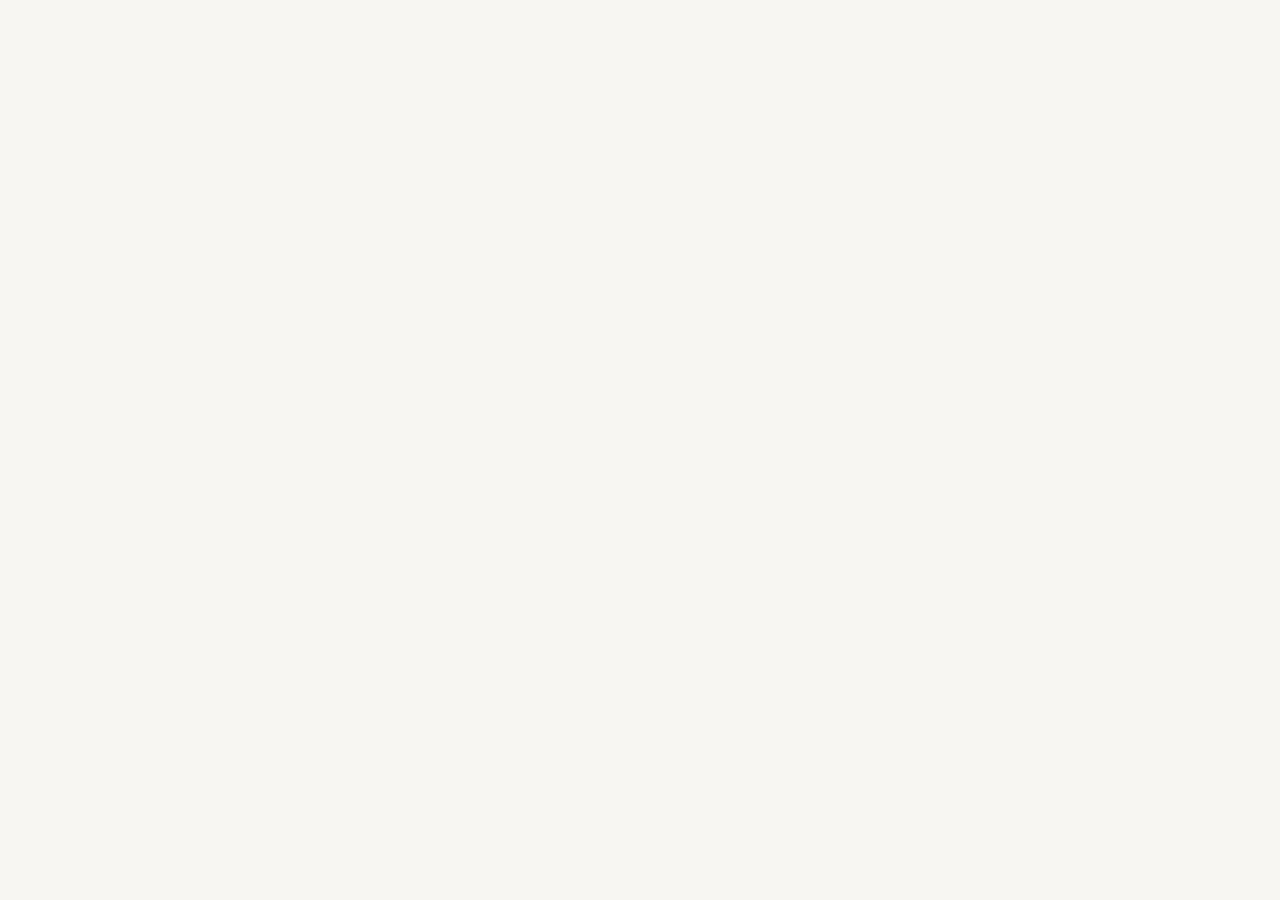
==== about.html @ 4d88d234 "Create about.html" ====
<!DOCTYPE html>
<html lang="en">
<head>
<meta charset="UTF-8">
<meta name="viewport" content="width=device-width, initial-scale=1.0">
<title>About | Maven Crown</title>
<link rel="preconnect" href="https://fonts.googleapis.com">
<link href="https://fonts.googleapis.com/css2?family=Fraunces:opsz,wght@9..144,500;9..144,600;9..144,700&family=Inter:wght@400;500;600;700&family=IBM+Plex+Mono:wght@500;600&display=swap" rel="stylesheet">
<style>
  :root{
    --ink:#0B3A24;
    --ink-2:#0F4A2E;
    --paper:#F7F6F2;
    --paper-dim:#EFEBE0;
    --green:#1F7043;
    --orange:#D97422;
    --orange-light:#F0A860;
    --text:#182420;
    --muted:#57625B;
    --line:#DED8C8;
    --radius:3px;
  }
  *{box-sizing:border-box;}
  html{scroll-behavior:smooth;-webkit-text-size-adjust:100%;text-size-adjust:100%;}
  html,body{max-width:100%;overflow-x:hidden;}
  body{margin:0;font-family:'Inter',sans-serif;color:var(--text);background:var(--paper);line-height:1.6;}
  h1,h2,h3,h4{font-family:'Fraunces',serif;font-weight:600;color:var(--ink);margin:0;line-height:1.1;letter-spacing:-.01em;}
  .eyebrow{position:relative;display:inline-flex;align-items:center;font-family:'IBM Plex Mono',monospace;font-size:.68rem;letter-spacing:.12em;text-transform:uppercase;color:#fff;font-weight:600;background:var(--orange);padding:6px 16px 6px 12px;clip-path:polygon(0 0,100% 0,92% 50%,100% 100%,0 100%);}
  .hero .eyebrow{background:var(--orange);color:var(--ink);}
  .section-head .eyebrow,.section-head.center .eyebrow{background:var(--ink);color:var(--orange-light);}
  .container{max-width:1180px;margin:0 auto;padding:0 clamp(16px,4vw,24px);}
  a{color:inherit;text-decoration:none;}
  img{max-width:100%;height:auto;display:block;}
  button{font-family:inherit;}
  :focus-visible{outline:2px solid var(--orange);outline-offset:3px;}
  .btn{display:inline-flex;align-items:center;justify-content:center;gap:8px;padding:13px 26px;border-radius:var(--radius);font-weight:600;font-size:.92rem;cursor:pointer;border:1px solid transparent;transition:transform .15s,background .2s,color .2s;min-height:44px;}
  .btn:hover{transform:translateY(-2px);}
  .btn-primary{background:var(--orange);color:#fff;}
  .btn-primary:hover{background:#c4650f;}
  .btn-ghost{border-color:rgba(247,246,242,.45);color:#fff;}
  .btn-ghost:hover{border-color:#fff;background:rgba(255,255,255,.08);}
  .btn-dark{background:var(--ink);color:#fff;}
  .btn-dark:hover{background:var(--green);}
  .section-head{max-width:640px;margin-bottom:clamp(24px,4vw,36px);}
  .section-head.center{max-width:640px;margin-left:auto;margin-right:auto;text-align:center;}
  .section-head h2{font-size:clamp(1.5rem,3.6vw,2rem);margin-top:10px;}
  @media (prefers-reduced-motion:reduce){
    html{scroll-behavior:auto;}
    *,*::before,*::after{animation-duration:.01ms!important;animation-iteration-count:1!important;transition-duration:.01ms!important;}
  }

  /* FLOATING WHATSAPP + BACK TO TOP */
  .float-whatsapp{position:fixed;right:20px;bottom:20px;width:56px;height:56px;border-radius:50%;background:#25D366;color:#fff;display:flex;align-items:center;justify-content:center;box-shadow:0 10px 24px rgba(0,0,0,.22);z-index:200;transition:transform .2s;}
  .float-whatsapp:hover{transform:scale(1.08);}
  .float-whatsapp svg{width:28px;height:28px;}
  .back-to-top{position:fixed;right:20px;bottom:86px;width:44px;height:44px;border-radius:50%;background:var(--ink);color:#fff;border:none;display:flex;align-items:center;justify-content:center;cursor:pointer;box-shadow:0 8px 18px rgba(0,0,0,.18);z-index:200;opacity:0;pointer-events:none;transform:translateY(8px);transition:opacity .2s,transform .2s,background .2s;}
  .back-to-top.is-visible{opacity:1;pointer-events:auto;transform:translateY(0);}
  .back-to-top:hover{background:var(--orange);}
  .back-to-top svg{width:20px;height:20px;}
  @media (max-width:560px){
    .float-whatsapp{width:50px;height:50px;right:14px;bottom:14px;}
    .float-whatsapp svg{width:24px;height:24px;}
    .back-to-top{width:40px;height:40px;right:16px;bottom:74px;}
  }

  /* NAV */
  .navbar{position:sticky;top:0;z-index:100;background:rgba(247,246,242,.92);backdrop-filter:blur(10px);border-bottom:1px solid var(--line);}
  .nav-inner{display:flex;align-items:center;justify-content:space-between;gap:12px;padding:10px clamp(16px,4vw,24px);max-width:1180px;margin:0 auto;}
  .brand{display:flex;align-items:center;gap:10px;min-width:0;}
  .brand img{height:40px;width:auto;flex-shrink:0;}
  .brand-text{display:flex;flex-direction:column;line-height:1.1;min-width:0;}
  .brand-text b{font-family:'Fraunces',serif;font-weight:700;font-size:1.05rem;color:var(--ink);white-space:nowrap;}
  .brand-text span{font-family:'IBM Plex Mono',monospace;font-size:.58rem;letter-spacing:.08em;color:var(--orange);text-transform:uppercase;white-space:nowrap;}
  .nav-links{display:flex;gap:clamp(14px,2vw,26px);list-style:none;margin:0;padding:0;}
  .nav-links a{font-size:.88rem;font-weight:500;color:var(--text);padding-bottom:4px;border-bottom:2px solid transparent;transition:border-color .2s;white-space:nowrap;}
  .nav-links a.active,.nav-links a:hover{border-color:var(--orange);}
  .nav-right{display:flex;align-items:center;gap:10px;flex-shrink:0;}
  .nav-cta{background:var(--ink);color:#fff!important;padding:10px 18px;border-radius:var(--radius);font-size:.85rem;font-weight:600;white-space:nowrap;min-height:40px;display:inline-flex;align-items:center;}
  .nav-cta:hover{background:var(--orange);}
  .nav-toggle{display:none;background:none;border:none;font-size:1.6rem;cursor:pointer;color:var(--ink);padding:6px;min-width:44px;min-height:44px;align-items:center;justify-content:center;}
  .mobile-menu{display:none;flex-direction:column;background:var(--paper);border-top:1px solid var(--line);padding:8px clamp(16px,4vw,24px) 18px;}
  .mobile-menu a{padding:13px 0;font-size:.98rem;font-weight:500;border-bottom:1px solid var(--line);}
  .mobile-menu .mobile-quote{color:var(--orange);font-weight:700;}
  .mobile-menu.is-open{display:flex;}

  /* HERO SLIDER */
  .hero{position:relative;background:var(--ink);color:#fff;overflow:hidden;}
  .hero::before{content:"";position:absolute;inset:0;z-index:1;background-image:linear-gradient(rgba(247,246,242,.06) 1px,transparent 1px),linear-gradient(90deg,rgba(247,246,242,.06) 1px,transparent 1px);background-size:44px 44px;mask-image:linear-gradient(180deg,transparent,rgba(0,0,0,.9) 40%,transparent 95%);pointer-events:none;}
  .hero-slides{position:relative;z-index:2;}
  .hero-slide{display:none;padding:clamp(56px,9vw,100px) 0 clamp(40px,7vw,84px);}
  .hero-slide.is-active{display:block;animation:fadeIn .6s ease;}
  @keyframes fadeIn{from{opacity:0;transform:translateY(10px);}to{opacity:1;transform:translateY(0);}}
  .hero-grid{display:grid;grid-template-columns:1.1fr .9fr;gap:clamp(24px,4vw,48px);align-items:center;}
  .hero h1{font-size:clamp(1.6rem,4.6vw,2.7rem);color:#fff;margin:14px 0 18px;letter-spacing:-.01em;}
  .hero p.lead{font-size:clamp(.95rem,2vw,1.06rem);color:#D7DCD3;max-width:520px;margin-bottom:28px;}
  .hero-actions{display:flex;gap:14px;flex-wrap:wrap;}
  .crest-panel{position:relative;justify-self:center;width:100%;max-width:280px;aspect-ratio:1/1;border:1px solid rgba(247,246,242,.25);border-radius:50%;display:flex;align-items:center;justify-content:center;background:radial-gradient(circle at 50% 40%,rgba(217,116,34,.14),transparent 70%);}
  .crest-panel::before{content:"";position:absolute;inset:20px;border:1px solid rgba(217,116,34,.35);border-radius:50%;}
  .crest-panel img{width:56%;height:auto;}
  .hero-controls{position:relative;z-index:3;display:flex;align-items:center;justify-content:center;gap:16px;padding-bottom:clamp(24px,4vw,38px);flex-wrap:wrap;}
  .hero-arrow{width:44px;height:44px;border-radius:50%;border:1px solid rgba(247,246,242,.35);background:transparent;color:#fff;cursor:pointer;display:flex;align-items:center;justify-content:center;transition:background .2s;flex-shrink:0;}
  .hero-arrow:hover{background:rgba(247,246,242,.12);}
  .hero-dots{display:flex;gap:6px;}
  .hero-dot{width:36px;height:36px;padding:0;border-radius:50%;background:transparent;border:none;cursor:pointer;display:flex;align-items:center;justify-content:center;}
  .hero-dot::after{content:"";width:8px;height:8px;border-radius:50%;background:rgba(247,246,242,.35);transition:width .2s,background .2s;}
  .hero-dot.is-active::after{background:var(--orange);width:22px;border-radius:5px;}
  .skyline-divider{display:block;width:100%;height:56px;position:relative;z-index:3;margin-top:-4px;}
  .skyline-divider polygon{fill:var(--paper-dim);}

  /* MARQUEE TICKER */
  .marquee{background:var(--orange);overflow:hidden;white-space:nowrap;border-bottom:1px solid var(--line);}
  .marquee-track{display:inline-flex;align-items:center;gap:14px;padding:12px 0;animation:marquee 26s linear infinite;}
  .marquee-track span{font-family:'IBM Plex Mono',monospace;font-size:.78rem;font-weight:600;letter-spacing:.05em;text-transform:uppercase;color:#fff;}
  .marquee-track span.dot{font-size:.5rem;color:var(--ink);opacity:.6;}
  .marquee:hover .marquee-track{animation-play-state:paused;}
  @keyframes marquee{from{transform:translateX(0);}to{transform:translateX(-50%);}}

  /* STATS STRIP */
  .stats{background:var(--paper-dim);border-bottom:1px solid var(--line);padding:26px 0;}
  .stats-grid{display:grid;grid-template-columns:repeat(4,1fr);gap:16px;text-align:center;}
  .stats-grid div b{display:block;font-family:'Fraunces',serif;font-size:clamp(1.25rem,3vw,1.6rem);color:var(--ink);}
  .stats-grid div span{font-size:.76rem;color:var(--muted);}

  /* AUDIENCE TABS */
  .audience{padding:clamp(48px,7vw,80px) 0 clamp(24px,4vw,40px);}
  .tabs{display:flex;flex-wrap:wrap;margin-bottom:28px;border-bottom:1px solid var(--line);overflow-x:auto;-webkit-overflow-scrolling:touch;}
  .tab-btn{font-family:'IBM Plex Mono',monospace;font-size:.78rem;letter-spacing:.04em;padding:10px 4px;margin-right:22px;background:none;border:none;cursor:pointer;color:#8a8474;border-bottom:2px solid transparent;transform:translateY(1px);white-space:nowrap;min-height:44px;}
  .tab-btn.is-active{color:var(--ink);border-color:var(--orange);font-weight:600;}
  .tab-panel{display:none;}
  .tab-panel.is-active{display:grid;grid-template-columns:1fr 1fr;gap:clamp(20px,4vw,40px);align-items:start;}
  .tab-panel p{font-size:1rem;color:var(--muted);max-width:480px;}
  .tab-services{list-style:none;margin:0;padding:0;display:flex;flex-direction:column;gap:12px;}
  .tab-services li{display:flex;gap:12px;font-size:.92rem;padding:14px 16px;background:#fff;border:1px solid var(--line);border-radius:var(--radius);}
  .tab-services li span{color:var(--orange);font-family:'IBM Plex Mono',monospace;font-weight:600;}

  /* SERVICES */
  .services{padding:clamp(48px,7vw,76px) 0;background:var(--paper-dim);border-top:1px solid var(--line);border-bottom:1px solid var(--line);}
  .service-grid{display:grid;grid-template-columns:repeat(3,1fr);gap:20px;margin-top:32px;}
  .service-card{background:var(--paper);border:1px solid var(--line);border-radius:var(--radius);padding:28px 22px;transition:border-color .2s,transform .2s,box-shadow .2s;}
  .service-card:hover{transform:translateY(-4px);border-color:var(--orange);box-shadow:0 14px 30px rgba(11,58,36,.08);}
  .service-card .icon{width:42px;height:42px;border-radius:50%;background:var(--ink);display:flex;align-items:center;justify-content:center;margin-bottom:16px;}
  .service-card .icon svg{width:20px;height:20px;stroke:var(--orange-light);}
  .service-card h4{font-size:1.02rem;margin-bottom:8px;}
  .service-card p{margin:0;font-size:.9rem;color:var(--muted);}

  /* PROCESS */
  .process{padding:clamp(48px,7vw,80px) 0;}
  .process-grid{display:grid;grid-template-columns:repeat(4,1fr);gap:20px;margin-top:36px;counter-reset:step;}
  .process-step{position:relative;padding:24px 18px 18px;border-left:2px solid var(--line);}
  .process-step b.num{font-family:'IBM Plex Mono',monospace;color:var(--orange);font-size:.85rem;display:block;margin-bottom:10px;}
  .process-step h4{font-size:.98rem;margin-bottom:6px;}
  .process-step p{margin:0;font-size:.86rem;color:var(--muted);}

  /* PORTFOLIO SLIDER */
  .portfolio{padding:clamp(48px,7vw,80px) 0;background:var(--paper-dim);border-top:1px solid var(--line);border-bottom:1px solid var(--line);}
  .portfolio-head{display:flex;justify-content:space-between;align-items:flex-end;gap:20px;flex-wrap:wrap;}
  .portfolio-nav{display:flex;gap:10px;}
  .pf-arrow{width:44px;height:44px;border-radius:50%;border:1px solid var(--line);background:var(--paper);color:var(--ink);cursor:pointer;display:flex;align-items:center;justify-content:center;transition:background .2s,border-color .2s;flex-shrink:0;}
  .pf-arrow:hover{background:var(--ink);color:#fff;border-color:var(--ink);}
  .portfolio-track-wrap{overflow:hidden;margin-top:28px;}
  .portfolio-track{display:flex;gap:20px;transition:transform .45s cubic-bezier(.65,0,.35,1);}
  .portfolio-item{position:relative;flex:0 0 calc((100% - 40px)/3);aspect-ratio:4/3;border-radius:var(--radius);overflow:hidden;background:var(--ink);}
  .portfolio-item img{width:100%;height:100%;object-fit:cover;opacity:.88;transition:opacity .2s,transform .3s;}
  .portfolio-item:hover img{opacity:1;transform:scale(1.05);}
  .portfolio-tag{position:absolute;left:12px;bottom:12px;font-family:'IBM Plex Mono',monospace;font-size:.7rem;letter-spacing:.05em;color:#fff;background:rgba(11,58,36,.78);padding:6px 10px;border-radius:var(--radius);}

  /* TESTIMONIALS */
  .testimonials{padding:clamp(48px,7vw,80px) 0;}
  .testi-grid{display:grid;grid-template-columns:repeat(3,1fr);gap:20px;margin-top:32px;}
  .testi-card{background:#fff;border:1px solid var(--line);border-radius:var(--radius);padding:26px 22px;}
  .testi-card p{font-size:.94rem;color:var(--text);margin:0 0 18px;}
  .testi-who{display:flex;align-items:center;gap:12px;}
  .testi-avatar{width:38px;height:38px;border-radius:50%;background:var(--ink);color:var(--orange-light);display:flex;align-items:center;justify-content:center;font-family:'Fraunces',serif;font-weight:700;font-size:.85rem;flex-shrink:0;}
  .testi-who b{display:block;font-size:.88rem;}
  .testi-who span{font-size:.78rem;color:var(--muted);}

  /* NEWSLETTER */
  .newsletter{background:var(--paper-dim);border-top:1px solid var(--line);border-bottom:1px solid var(--line);padding:clamp(40px,6vw,56px) 0;}
  .newsletter-inner{display:grid;grid-template-columns:1.2fr 1fr;gap:28px;align-items:center;}
  .newsletter h2{font-size:clamp(1.3rem,3vw,1.7rem);margin-top:10px;}
  .newsletter p{color:var(--muted);margin:8px 0 0;font-size:.95rem;}
  .newsletter-form{display:flex;gap:10px;flex-wrap:wrap;}
  .newsletter-form input{flex:1;min-width:200px;min-height:48px;padding:12px 16px;border:1px solid var(--line);border-radius:var(--radius);font-family:'Inter',sans-serif;font-size:.94rem;background:#fff;}
  .newsletter-form input:focus{outline:2px solid var(--orange);outline-offset:1px;border-color:var(--orange);}
  .newsletter-note{color:var(--muted);font-size:.78rem;margin:14px auto 0;text-align:center;}

  /* CTA */
  .cta{background:var(--ink);color:#fff;padding:clamp(48px,7vw,72px) 0;text-align:center;position:relative;overflow:hidden;}
  .cta h2{color:#fff;font-size:clamp(1.4rem,3.6vw,1.9rem);margin-bottom:12px;}
  .cta p{color:#C9D0C9;max-width:520px;margin:0 auto 28px;font-size:.96rem;}

  /* FOOTER */
  footer{background:#0A2E1D;color:#C9D0C9;padding:clamp(40px,6vw,56px) 0 24px;font-size:.92rem;}
  .footer-grid{display:grid;grid-template-columns:1.4fr 1fr 1fr 1fr;gap:28px;margin-bottom:36px;}
  footer h3{color:#fff;font-size:1rem;margin-bottom:14px;}
  .footer-brand{display:flex;align-items:center;gap:10px;margin-bottom:14px;}
  .footer-brand img{height:34px;}
  .footer-brand b{color:#fff;font-family:'Fraunces',serif;font-size:1.02rem;}
  footer p{font-size:.88rem;}
  footer ul{list-style:none;margin:0;padding:0;display:flex;flex-direction:column;gap:10px;}
  footer li{word-break:break-word;}
  footer a:hover{color:var(--orange-light);}
  .footer-bottom{border-top:1px solid rgba(255,255,255,.1);padding-top:20px;display:flex;justify-content:space-between;flex-wrap:wrap;gap:8px;font-size:.78rem;color:#8B9A8F;}

  /* Large tablet / small laptop: tighten nav before it has to wrap */
  @media (max-width:1080px){
    .nav-links{gap:14px;}
    .nav-links a{font-size:.84rem;}
  }
  /* Tablet: switch to mobile nav here so nothing overlaps or wraps awkwardly */
  @media (max-width:1024px){
    .nav-links{display:none;}
    .nav-toggle{display:flex;}
    .hero-grid{grid-template-columns:1fr;text-align:left;}
    .crest-panel{max-width:200px;margin:0;}
    .hero-actions{margin-top:4px;}
  }
  @media (max-width:860px){
    .newsletter-inner{grid-template-columns:1fr;text-align:left;}
    .stats-grid{grid-template-columns:repeat(2,1fr);gap:20px;}
    .tab-panel.is-active{grid-template-columns:1fr;}
    .service-grid{grid-template-columns:1fr 1fr;}
    .process-grid{grid-template-columns:1fr 1fr;}
    .portfolio-item{flex:0 0 calc((100% - 20px)/2);}
    .testi-grid{grid-template-columns:1fr;}
    .footer-grid{grid-template-columns:1fr 1fr;}
  }
  @media (max-width:560px){
    .brand-text span{display:none;}
    .nav-cta{padding:9px 14px;font-size:.8rem;}
    .service-grid{grid-template-columns:1fr;}
    .process-grid{grid-template-columns:1fr;}
    .process-step{padding-left:16px;}
    .portfolio-item{flex:0 0 100%;}
    .footer-grid{grid-template-columns:1fr;}
    .stats-grid{grid-template-columns:1fr 1fr;gap:14px;}
    .hero-actions{flex-direction:column;align-items:stretch;}
    .hero-actions .btn{width:100%;}
    .portfolio-head{align-items:center;}
  }
  @media (max-width:400px){
    .brand-text{display:none;}
    .nav-cta{display:none;}
    .stats-grid{grid-template-columns:1fr 1fr;}
    .crest-panel{max-width:160px;}
    .hero-controls{gap:10px;}
  }
</style>

<style>
  /* Shared extra components for inner pages */
  .pull-quote{border-left:3px solid var(--orange);padding:18px 22px;background:var(--paper-dim);font-family:'Fraunces',serif;font-style:italic;font-size:1.15rem;color:var(--ink);margin:28px 0;}
  .pull-quote span{display:block;margin-top:10px;font-family:'IBM Plex Mono',monospace;font-style:normal;font-size:.75rem;color:var(--muted);text-transform:uppercase;letter-spacing:.06em;}

  .story{padding:clamp(48px,7vw,80px) 0;}
  .story-grid{display:grid;grid-template-columns:1.2fr .8fr;gap:clamp(24px,4vw,40px);align-items:start;}
  .story-grid p{color:var(--muted);font-size:1rem;margin-bottom:16px;}
  .story-side{background:var(--ink);color:#fff;padding:28px 24px;border-radius:var(--radius);}
  .story-side h3{color:#fff;font-size:1.1rem;margin-bottom:14px;}
  .story-side ul{list-style:none;margin:0;padding:0;display:flex;flex-direction:column;gap:12px;}
  .story-side li{font-size:.9rem;color:#D7DCD3;display:flex;gap:10px;}
  .story-side li b{color:var(--orange-light);font-family:'IBM Plex Mono',monospace;flex-shrink:0;}

  .info-grid{display:grid;grid-template-columns:repeat(4,1fr);gap:20px;margin-top:32px;}

  .form-section{padding:clamp(48px,7vw,80px) 0;}
  .contact-grid,.quote-grid{display:grid;grid-template-columns:1.3fr .9fr;gap:32px;align-items:start;}
  .form-card{background:#fff;border:1px solid var(--line);border-radius:var(--radius);padding:clamp(22px,4vw,36px);}
  .field{margin-bottom:18px;display:flex;flex-direction:column;gap:6px;}
  .field label{font-size:.82rem;font-weight:600;color:var(--ink);}
  .field input,.field select,.field textarea{font-family:'Inter',sans-serif;font-size:.94rem;padding:12px 14px;border:1px solid var(--line);border-radius:var(--radius);background:var(--paper);color:var(--text);min-height:44px;width:100%;}
  .field textarea{min-height:120px;resize:vertical;}
  .field input:focus,.field select:focus,.field textarea:focus{outline:2px solid var(--orange);outline-offset:1px;border-color:var(--orange);}
  .field-row{display:grid;
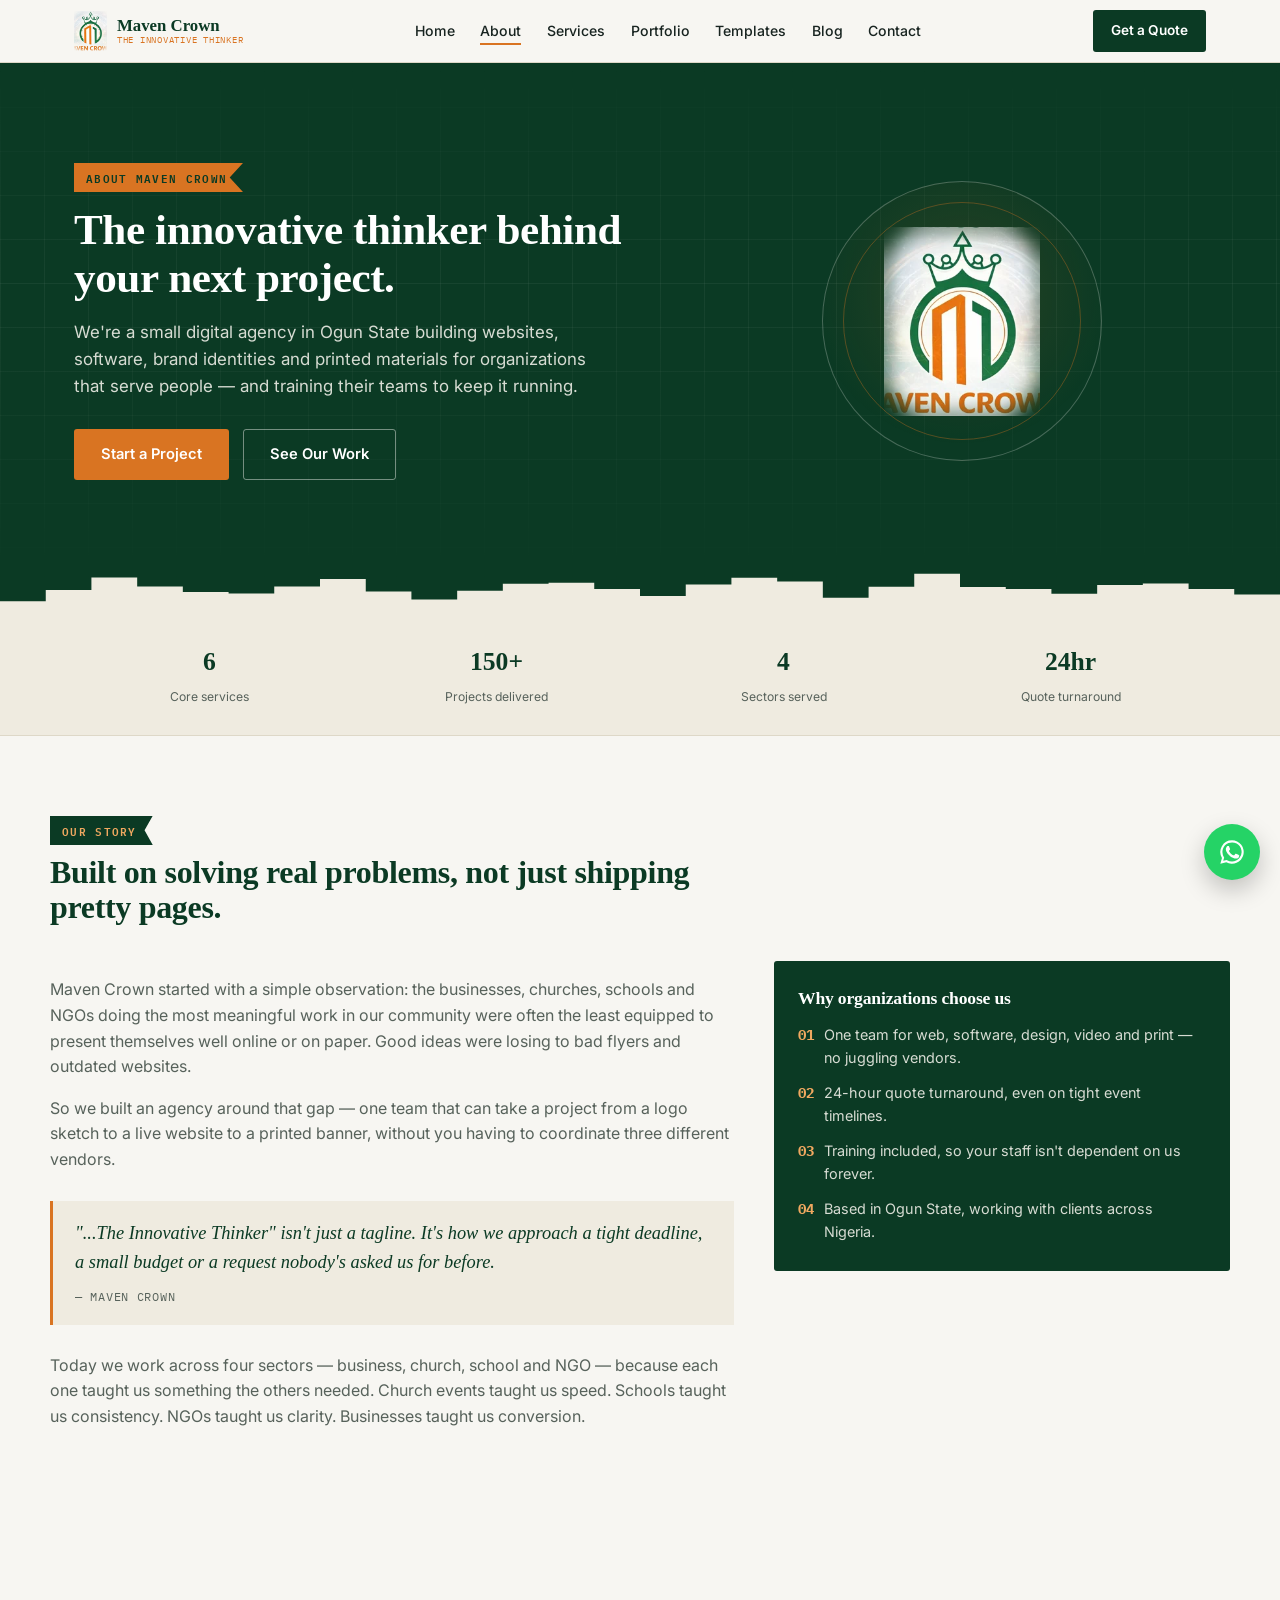
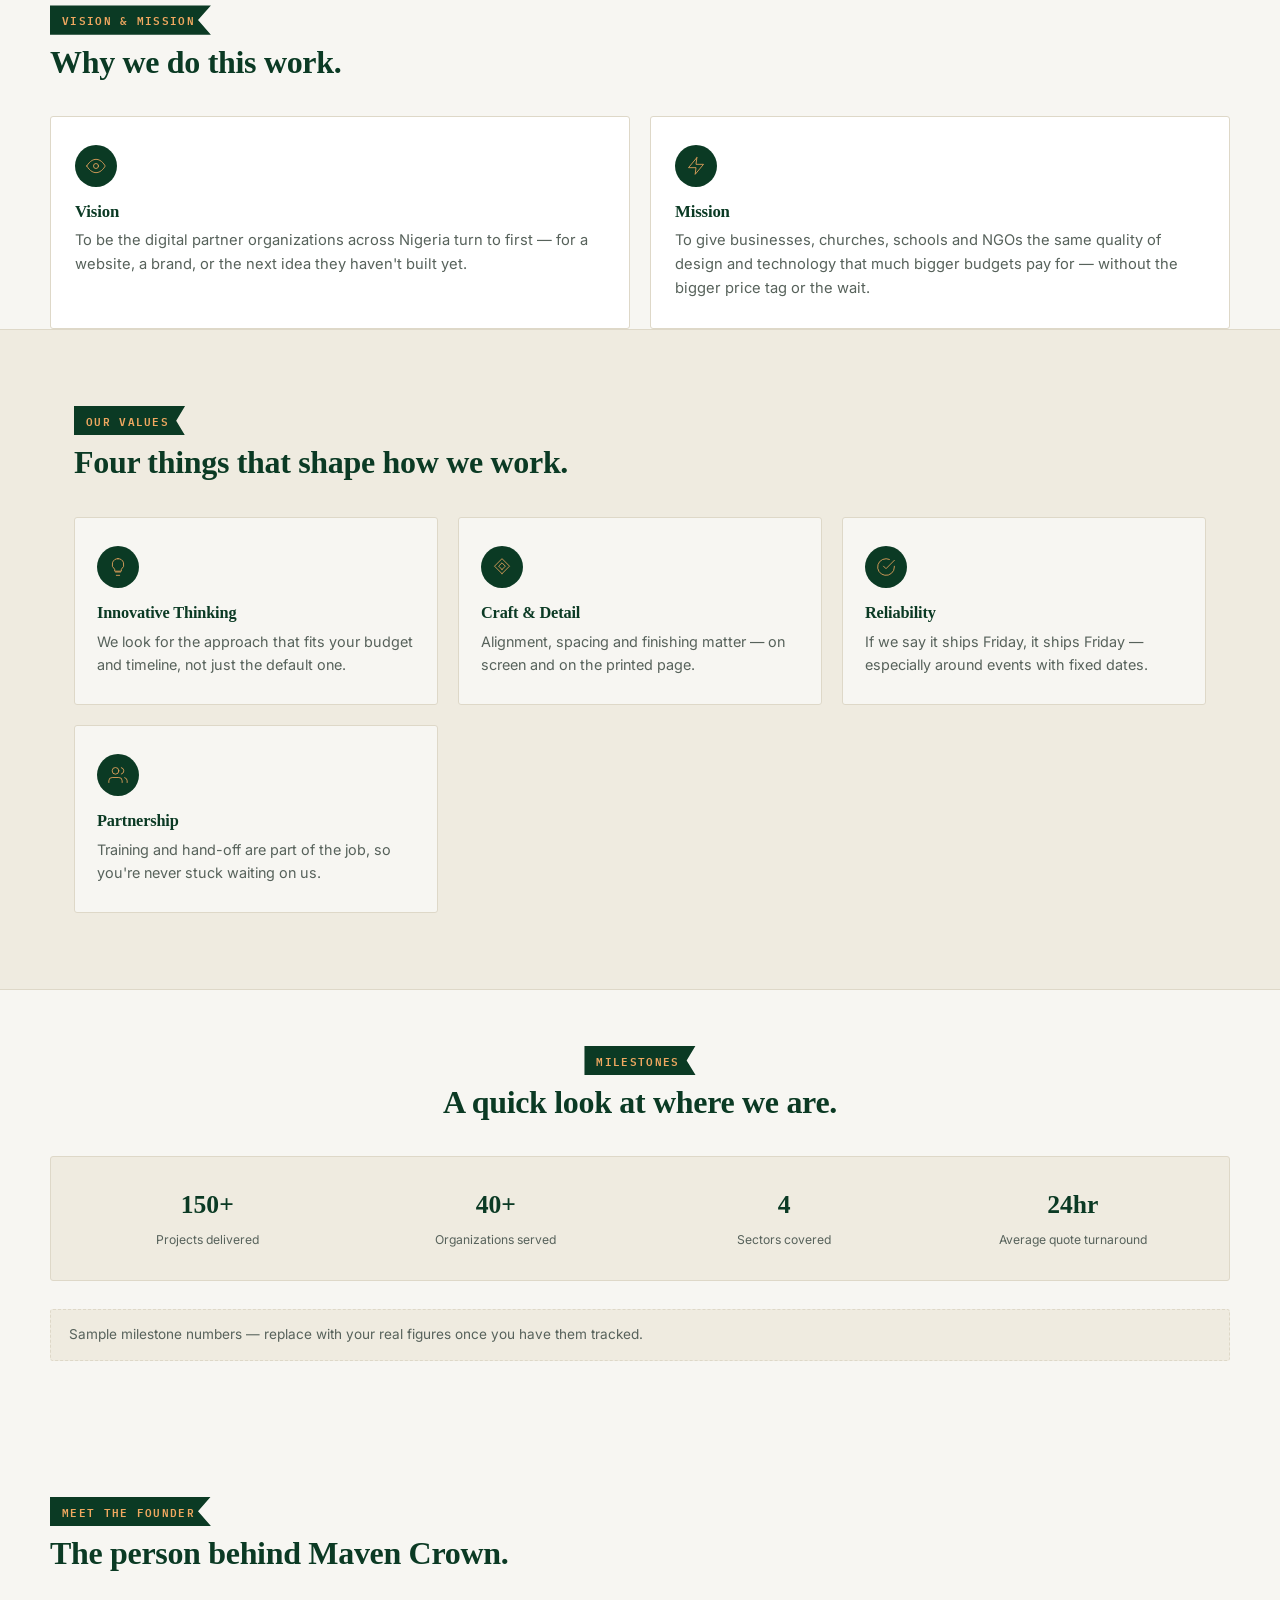
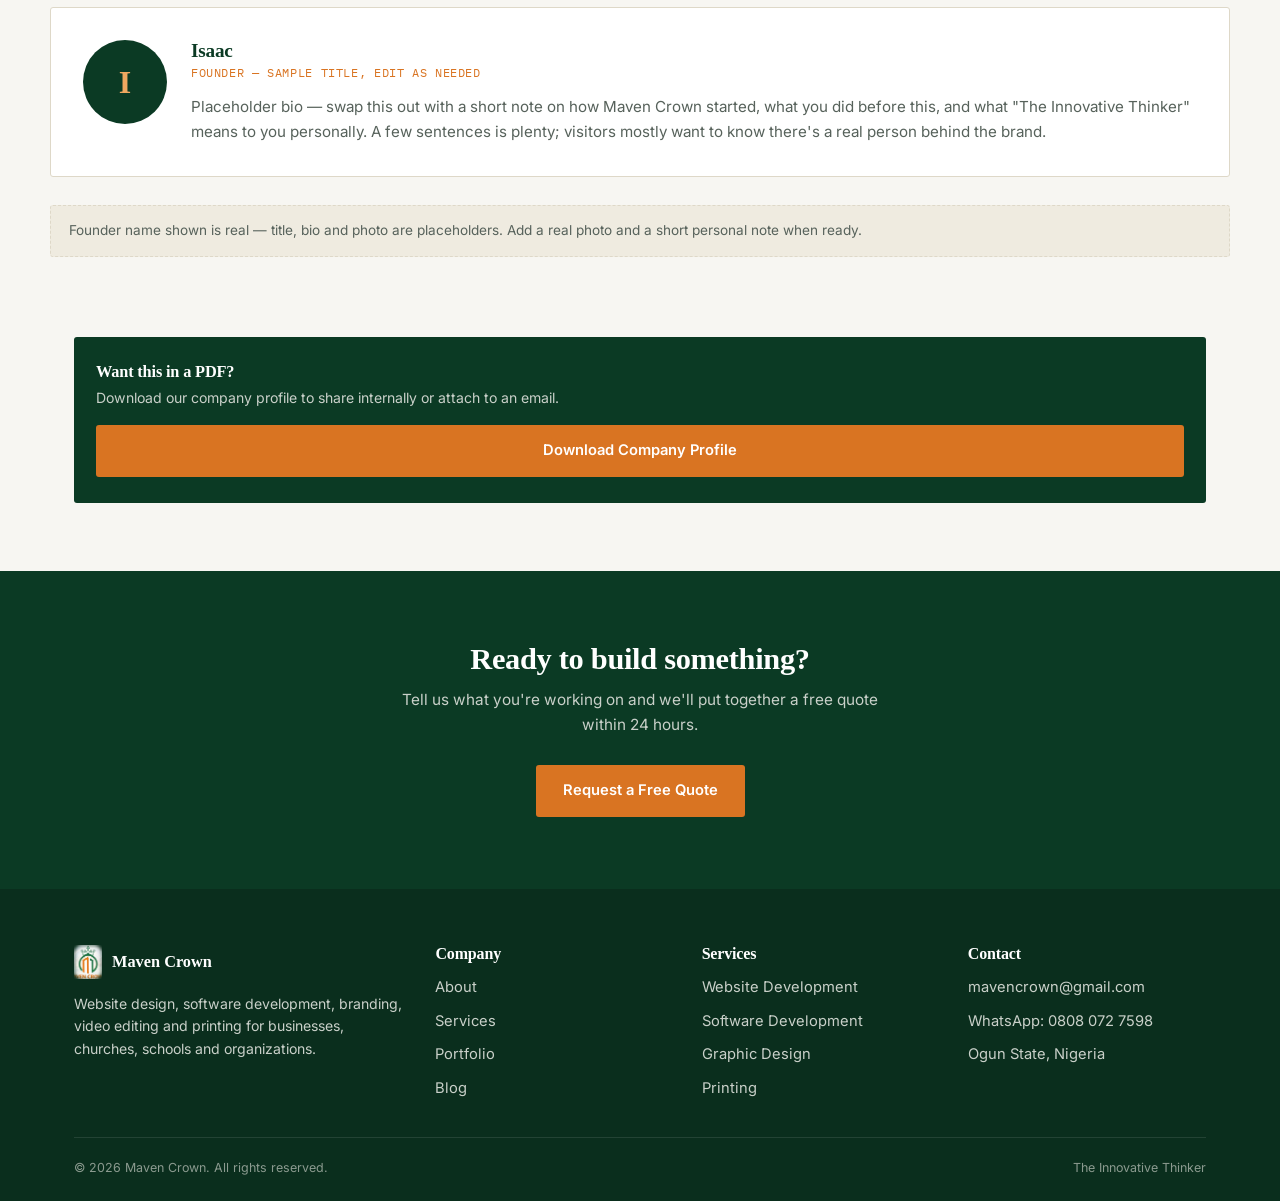
==== commit cb05a4ec: "Add files via upload" ====
--- a/about.html
+++ b/about.html
@@ -271,4 +271,475 @@
   .field input,.field select,.field textarea{font-family:'Inter',sans-serif;font-size:.94rem;padding:12px 14px;border:1px solid var(--line);border-radius:var(--radius);background:var(--paper);color:var(--text);min-height:44px;width:100%;}
   .field textarea{min-height:120px;resize:vertical;}
   .field input:focus,.field select:focus,.field textarea:focus{outline:2px solid var(--orange);outline-offset:1px;border-color:var(--orange);}
-  .field-row{display:grid;+  .field-row{display:grid;grid-template-columns:1fr 1fr;gap:16px;}
+  .field-legend{font-size:.82rem;font-weight:600;color:var(--ink);margin-bottom:10px;display:block;}
+  .checkbox-grid{display:grid;grid-template-columns:1fr 1fr;gap:10px;margin-bottom:18px;}
+  .checkbox-item{display:flex;align-items:center;gap:10px;font-size:.88rem;padding:10px 12px;border:1px solid var(--line);border-radius:var(--radius);background:var(--paper);cursor:pointer;}
+  .checkbox-item input{width:16px;height:16px;accent-color:var(--orange);flex-shrink:0;}
+  .form-note{font-size:.82rem;color:var(--muted);margin-top:14px;}
+  .form-msg{display:none;font-size:.88rem;padding:12px 14px;border-radius:var(--radius);background:var(--paper-dim);border:1px solid var(--line);margin-top:14px;}
+  .form-msg.is-visible{display:block;}
+
+  .side-card{background:var(--ink);color:#fff;border-radius:var(--radius);padding:26px 22px;margin-bottom:20px;}
+  .side-card h3{color:#fff;font-size:1.02rem;margin-bottom:10px;}
+  .side-card p{color:#C9D0C9;font-size:.88rem;margin-bottom:16px;}
+  .side-card .btn{width:100%;}
+  .map-box{position:relative;aspect-ratio:4/3;border-radius:var(--radius);overflow:hidden;background:
+    linear-gradient(rgba(11,58,36,.05) 1px,transparent 1px),
+    linear-gradient(90deg,rgba(11,58,36,.05) 1px,transparent 1px),
+    linear-gradient(135deg,var(--paper-dim),var(--line));
+    background-size:22px 22px,22px 22px,100% 100%;
+    border:1px solid var(--line);display:flex;align-items:center;justify-content:center;}
+  .map-pin{display:flex;flex-direction:column;align-items:center;gap:6px;color:var(--ink);}
+  .map-pin svg{width:30px;height:30px;stroke:var(--orange);}
+  .map-pin span{font-family:'IBM Plex Mono',monospace;font-size:.72rem;text-transform:uppercase;letter-spacing:.05em;text-align:center;padding:0 10px;}
+
+  .faq{max-width:760px;margin:0 auto;}
+  .faq-item{border-bottom:1px solid var(--line);padding:6px 0;}
+  .faq-item summary{cursor:pointer;padding:16px 4px;font-weight:600;font-family:'Fraunces',serif;font-size:1.02rem;color:var(--ink);list-style:none;display:flex;justify-content:space-between;align-items:center;gap:16px;min-height:44px;}
+  .faq-item summary::-webkit-details-marker{display:none;}
+  .faq-item summary::after{content:'+';font-size:1.3rem;color:var(--orange);transition:transform .2s;flex-shrink:0;}
+  .faq-item[open] summary::after{transform:rotate(45deg);}
+  .faq-item p{margin:0 0 16px;color:var(--muted);font-size:.92rem;padding:0 4px;}
+
+  @media (max-width:960px){
+    .story-grid,.contact-grid,.quote-grid{grid-template-columns:1fr;}
+    .info-grid{grid-template-columns:1fr 1fr;}
+  }
+  @media (max-width:560px){
+    .field-row,.checkbox-grid{grid-template-columns:1fr;}
+    .info-grid{grid-template-columns:1fr;}
+  }
+
+  /* Tag pills */
+  .tag-row{display:flex;flex-wrap:wrap;gap:10px;margin-top:20px;}
+  .tag-pill{display:inline-flex;align-items:center;padding:8px 16px;border:1px solid var(--line);border-radius:999px;font-family:'IBM Plex Mono',monospace;font-size:.78rem;color:var(--text);background:#fff;}
+
+  /* Detailed service breakdown */
+  .service-detail{display:grid;grid-template-columns:56px 1fr;gap:20px;padding:28px 0;border-bottom:1px solid var(--line);}
+  .service-detail:last-child{border-bottom:none;}
+  .service-detail .icon-lg{width:52px;height:52px;border-radius:50%;background:var(--ink);display:flex;align-items:center;justify-content:center;flex-shrink:0;}
+  .service-detail .icon-lg svg{width:24px;height:24px;stroke:var(--orange-light);}
+  .service-detail h3{font-size:1.15rem;margin-bottom:8px;}
+  .service-detail p{color:var(--muted);margin:0 0 14px;font-size:.95rem;}
+  .service-detail ul{list-style:none;margin:0;padding:0;display:flex;flex-wrap:wrap;gap:10px;}
+  .service-detail li{font-size:.8rem;background:var(--paper-dim);border:1px solid var(--line);padding:6px 12px;border-radius:999px;color:var(--text);}
+
+  /* Filter tabs (portfolio, products) */
+  .filter-tabs{display:flex;flex-wrap:wrap;gap:10px;margin-bottom:28px;}
+  .filter-btn{font-family:'IBM Plex Mono',monospace;font-size:.78rem;letter-spacing:.03em;padding:9px 16px;border-radius:999px;border:1px solid var(--line);background:#fff;color:var(--text);cursor:pointer;min-height:40px;}
+  .filter-btn.is-active{background:var(--ink);color:#fff;border-color:var(--ink);}
+
+  /* Static portfolio grid */
+  .portfolio-static-grid{display:grid;grid-template-columns:repeat(3,1fr);gap:20px;margin-top:8px;}
+  .portfolio-static-grid .portfolio-item{flex:none;}
+  .portfolio-static-grid .portfolio-item.is-hidden{display:none;}
+  .portfolio-detail-card{background:#fff;border:1px solid var(--line);border-radius:var(--radius);overflow:hidden;display:flex;flex-direction:column;transition:transform .2s,border-color .2s;}
+  .portfolio-detail-card:hover{transform:translateY(-4px);border-color:var(--orange);}
+  .portfolio-detail-card img{aspect-ratio:4/3;object-fit:cover;}
+  .portfolio-detail-card.is-hidden{display:none;}
+  .pf-body{padding:18px 18px 20px;display:flex;flex-direction:column;flex:1;}
+  .pf-cat{font-family:'IBM Plex Mono',monospace;font-size:.68rem;text-transform:uppercase;color:var(--orange);margin-bottom:8px;}
+  .pf-body h4{font-size:1rem;margin-bottom:8px;}
+  .pf-body p{color:var(--muted);font-size:.86rem;margin:0 0 14px;flex:1;}
+  .pf-tech{display:flex;flex-wrap:wrap;gap:8px;}
+  .pf-tech span{font-size:.72rem;background:var(--paper-dim);border:1px solid var(--line);padding:4px 10px;border-radius:999px;color:var(--text);}
+
+  /* Blog cards */
+  .blog-grid{display:grid;grid-template-columns:repeat(3,1fr);gap:22px;margin-top:32px;}
+  .blog-card{background:#fff;border:1px solid var(--line);border-radius:var(--radius);overflow:hidden;display:flex;flex-direction:column;transition:transform .2s,border-color .2s;}
+  .blog-card:hover{transform:translateY(-4px);border-color:var(--orange);}
+  .blog-card img{aspect-ratio:16/10;object-fit:cover;}
+  .blog-card .blog-body{padding:20px 20px 22px;display:flex;flex-direction:column;flex:1;}
+  .blog-tag{font-family:'IBM Plex Mono',monospace;font-size:.68rem;text-transform:uppercase;letter-spacing:.06em;color:var(--orange);margin-bottom:10px;}
+  .blog-card h4{font-size:1.02rem;margin-bottom:10px;}
+  .blog-card p{color:var(--muted);font-size:.88rem;margin:0 0 16px;flex:1;}
+  .blog-read{font-family:'IBM Plex Mono',monospace;font-size:.78rem;color:var(--ink);font-weight:600;}
+
+  /* Product cards (digital products / templates) */
+  .product-grid{display:grid;grid-template-columns:repeat(3,1fr);gap:20px;margin-top:8px;}
+  .product-card{background:#fff;border:1px solid var(--line);border-radius:var(--radius);overflow:hidden;display:flex;flex-direction:column;transition:transform .2s,border-color .2s;}
+  .product-card:hover{transform:translateY(-4px);border-color:var(--orange);}
+  .product-card img{aspect-ratio:16/10;object-fit:cover;}
+  .product-card.is-hidden{display:none;}
+  .product-body{padding:20px;display:flex;flex-direction:column;flex:1;}
+  .product-cat{font-family:'IBM Plex Mono',monospace;font-size:.68rem;text-transform:uppercase;color:var(--orange);margin-bottom:8px;}
+  .product-card h4{font-size:1.02rem;margin-bottom:8px;}
+  .product-card p{color:var(--muted);font-size:.87rem;margin:0 0 14px;flex:1;}
+  .product-price{font-family:'Fraunces',serif;font-weight:600;color:var(--ink);font-size:1.05rem;margin-bottom:14px;}
+  .product-card .btn{width:100%;}
+  .sample-note{background:var(--paper-dim);border:1px dashed var(--line);border-radius:var(--radius);padding:14px 18px;font-size:.85rem;color:var(--muted);margin-top:28px;}
+
+  @media (max-width:860px){
+    .service-detail{grid-template-columns:1fr;}
+    .service-detail .icon-lg{margin-bottom:4px;}
+    .portfolio-static-grid,.blog-grid,.product-grid{grid-template-columns:1fr 1fr;}
+    .vm-grid{grid-template-columns:1fr;}
+    .founder-card{grid-template-columns:1fr;text-align:left;}
+  }
+  @media (max-width:560px){
+    .portfolio-static-grid,.blog-grid,.product-grid{grid-template-columns:1fr;}
+  }
+
+  /* Vision / Mission */
+  .vm-grid{display:grid;grid-template-columns:1fr 1fr;gap:20px;margin-top:8px;}
+  .vm-card{background:#fff;border:1px solid var(--line);border-radius:var(--radius);padding:28px 24px;}
+  .vm-card .icon{width:42px;height:42px;border-radius:50%;background:var(--ink);display:flex;align-items:center;justify-content:center;margin-bottom:16px;}
+  .vm-card .icon svg{width:20px;height:20px;stroke:var(--orange-light);}
+  .vm-card h3{font-size:1.05rem;margin-bottom:8px;}
+  .vm-card p{color:var(--muted);font-size:.92rem;margin:0;}
+
+  /* Founder card */
+  .founder-card{display:grid;grid-template-columns:auto 1fr;gap:24px;align-items:start;background:#fff;border:1px solid var(--line);border-radius:var(--radius);padding:clamp(24px,4vw,32px);}
+  .founder-avatar{width:84px;height:84px;border-radius:50%;background:var(--ink);color:var(--orange-light);display:flex;align-items:center;justify-content:center;font-family:'Fraunces',serif;font-weight:700;font-size:2rem;flex-shrink:0;}
+  .founder-card h3{font-size:1.2rem;margin-bottom:2px;}
+  .founder-title{font-family:'IBM Plex Mono',monospace;font-size:.78rem;color:var(--orange);text-transform:uppercase;letter-spacing:.05em;margin-bottom:12px;display:block;}
+  .founder-card p{color:var(--muted);font-size:.95rem;margin:0;}
+
+  /* Achievements strip reuses .stats-grid look but on paper bg */
+  .achievements{padding:clamp(40px,6vw,56px) 0;}
+  .achievements .stats-grid{background:var(--paper-dim);border:1px solid var(--line);border-radius:var(--radius);padding:28px 20px;}
+</style>
+
+</head>
+<body>
+
+<a class="float-whatsapp" href="https://wa.me/2348080727598" target="_blank" rel="noopener" aria-label="Chat with us on WhatsApp">
+  <svg viewBox="0 0 24 24" fill="currentColor"><path d="M17.5 14.4c-.3-.1-1.7-.8-2-.9-.3-.1-.5-.1-.6.1-.2.3-.7.9-.9 1.1-.2.2-.3.2-.6.1-.3-.1-1.2-.4-2.3-1.4-.9-.8-1.4-1.7-1.6-2-.2-.3 0-.5.1-.6.1-.1.3-.3.4-.5.1-.2.2-.3.3-.5.1-.2 0-.4 0-.5C10.2 9 9.7 7.8 9.5 7.3c-.2-.5-.4-.4-.6-.4h-.5c-.2 0-.5.1-.7.3-.2.3-1 1-1 2.4s1 2.8 1.1 3c.1.2 2 3.1 4.9 4.3.7.3 1.2.5 1.6.6.7.2 1.3.2 1.8.1.5-.1 1.7-.7 1.9-1.4.2-.7.2-1.2.2-1.4-.1-.1-.3-.2-.6-.3z"/><path d="M12 2a10 10 0 0 0-8.6 15.1L2 22l5.1-1.3A10 10 0 1 0 12 2zm0 18.2a8.2 8.2 0 0 1-4.2-1.2l-.3-.2-3 .8.8-2.9-.2-.3A8.2 8.2 0 1 1 12 20.2z"/></svg>
+</a>
+<button class="back-to-top" id="backToTop" aria-label="Back to top">
+  <svg viewBox="0 0 24 24" fill="none" stroke="currentColor" stroke-width="2" stroke-linecap="round" stroke-linejoin="round"><polyline points="18 15 12 9 6 15"/></svg>
+</button>
+
+<nav class="navbar">
+  <div class="nav-inner">
+    <a class="brand" href="index.html">
+      <img src="[data-uri]" alt="Maven Crown logo">
+      <span class="brand-text"><b>Maven Crown</b><span>The Innovative Thinker</span></span>
+    </a>
+    <ul class="nav-links">
+      <li><a href="index.html">Home</a></li>
+      <li><a class="active" href="about.html">About</a></li>
+      <li><a href="services.html">Services</a></li>
+      <li><a href="portfolio.html">Portfolio</a></li>
+      <li><a href="books.html">Templates</a></li>
+      <li><a href="blog.html">Blog</a></li>
+      <li><a href="contact.html">Contact</a></li>
+    </ul>
+    <div class="nav-right">
+      <a class="nav-cta" href="quote.html">Get a Quote</a>
+      <button class="nav-toggle" id="navToggle" aria-label="Menu" aria-expanded="false">&#9776;</button>
+    </div>
+  </div>
+  <div class="mobile-menu" id="mobileMenu">
+    <a class="mobile-quote" href="quote.html">Get a Quote &rarr;</a>
+    <a href="index.html">Home</a>
+    <a class="active" href="about.html">About</a>
+    <a href="services.html">Services</a>
+    <a href="portfolio.html">Portfolio</a>
+    <a href="books.html">Templates</a>
+    <a href="blog.html">Blog</a>
+    <a href="contact.html">Contact</a>
+  </div>
+</nav>
+<section class="hero">
+  <div class="hero-slides container">
+    <div class="hero-slide is-active">
+      <div class="hero-grid">
+        <div>
+          <div class="eyebrow">About Maven Crown</div>
+          <h1>The innovative thinker behind your next project.</h1>
+          <p class="lead">We're a small digital agency in Ogun State building websites, software, brand identities and printed materials for organizations that serve people &mdash; and training their teams to keep it running.</p>
+          <div class="hero-actions">
+            <a class="btn btn-primary" href="quote.html">Start a Project</a>
+            <a class="btn btn-ghost" href="portfolio.html">See Our Work</a>
+          </div>
+        </div>
+        <div class="crest-panel"><img src="[data-uri]" alt="Maven Crown emblem"></div>
+      </div>
+    </div>
+  </div>
+  <svg class="skyline-divider" viewBox="0 0 1200 110" preserveAspectRatio="none" aria-hidden="true">
+    <polygon points="0,110 0.0,80.9 42.9,80.9 42.9,58.9 85.7,58.9 85.7,34.3 128.6,34.3 128.6,51.9 171.4,51.9 171.4,62.8 214.3,62.8 214.3,65.9 257.1,65.9 257.1,51.9 300.0,51.9 300.0,37.5 342.9,37.5 342.9,61.9 385.7,61.9 385.7,77.8 428.6,77.8 428.6,60.2 471.4,60.2 471.4,46.5 514.3,46.5 514.3,44.5 557.1,44.5 557.1,57.0 600.0,57.0 600.0,70.6 642.9,70.6 642.9,47.9 685.7,47.9 685.7,35.0 728.6,35.0 728.6,42.4 771.4,42.4 771.4,74.0 814.3,74.0 814.3,52.5 857.1,52.5 857.1,26.9 900.0,26.9 900.0,53.1 942.9,53.1 942.9,57.0 985.7,57.0 985.7,66.3 1028.6,66.3 1028.6,49.3 1071.4,49.3 1071.4,46.4 1114.3,46.4 1114.3,57.0 1157.1,57.0 1157.1,68.0 1200.0,68.0 1200,110"/>
+  </svg>
+</section>
+<section class="stats">
+  <div class="container stats-grid">
+    <div><b>6</b><span>Core services</span></div>
+    <div><b>150+</b><span>Projects delivered</span></div>
+    <div><b>4</b><span>Sectors served</span></div>
+    <div><b>24hr</b><span>Quote turnaround</span></div>
+  </div>
+</section>
+<section class="story container">
+  <div class="section-head">
+    <div class="eyebrow">Our story</div>
+    <h2>Built on solving real problems, not just shipping pretty pages.</h2>
+  </div>
+  <div class="story-grid">
+    <div>
+      <p>Maven Crown started with a simple observation: the businesses, churches, schools and NGOs doing the most meaningful work in our community were often the least equipped to present themselves well online or on paper. Good ideas were losing to bad flyers and outdated websites.</p>
+      <p>So we built an agency around that gap &mdash; one team that can take a project from a logo sketch to a live website to a printed banner, without you having to coordinate three different vendors.</p>
+      <div class="pull-quote">"...The Innovative Thinker" isn't just a tagline. It's how we approach a tight deadline, a small budget or a request nobody's asked us for before.<span>&mdash; Maven Crown</span></div>
+      <p>Today we work across four sectors &mdash; business, church, school and NGO &mdash; because each one taught us something the others needed. Church events taught us speed. Schools taught us consistency. NGOs taught us clarity. Businesses taught us conversion.</p>
+    </div>
+    <div class="story-side">
+      <h3>Why organizations choose us</h3>
+      <ul>
+        <li><b>01</b> One team for web, software, design, video and print &mdash; no juggling vendors.</li>
+        <li><b>02</b> 24-hour quote turnaround, even on tight event timelines.</li>
+        <li><b>03</b> Training included, so your staff isn't dependent on us forever.</li>
+        <li><b>04</b> Based in Ogun State, working with clients across Nigeria.</li>
+      </ul>
+    </div>
+  </div>
+</section>
+<section class="container" style="padding:clamp(48px,7vw,80px) 0 0;">
+  <div class="section-head">
+    <div class="eyebrow">Vision &amp; mission</div>
+    <h2>Why we do this work.</h2>
+  </div>
+  <div class="vm-grid">
+    <div class="vm-card">
+      <div class="icon"><svg viewBox="0 0 24 24" fill="none" stroke-linecap="round" stroke-linejoin="round"><path d="M1 12s4-8 11-8 11 8 11 8-4 8-11 8-11-8-11-8z"/><circle cx="12" cy="12" r="3"/></svg></div>
+      <h3>Vision</h3>
+      <p>To be the digital partner organizations across Nigeria turn to first &mdash; for a website, a brand, or the next idea they haven't built yet.</p>
+    </div>
+    <div class="vm-card">
+      <div class="icon"><svg viewBox="0 0 24 24" fill="none" stroke-linecap="round" stroke-linejoin="round"><path d="M13 2 3 14h9l-1 8 10-12h-9l1-8z"/></svg></div>
+      <h3>Mission</h3>
+      <p>To give businesses, churches, schools and NGOs the same quality of design and technology that much bigger budgets pay for &mdash; without the bigger price tag or the wait.</p>
+    </div>
+  </div>
+</section>
+<section class="services">
+  <div class="container">
+    <div class="section-head">
+      <div class="eyebrow">Our values</div>
+      <h2>Four things that shape how we work.</h2>
+    </div>
+    <div class="service-grid">
+      <div class="service-card">
+        <div class="icon"><svg viewBox="0 0 24 24" fill="none" stroke-linecap="round" stroke-linejoin="round"><path d="M9 18h6M10 22h4M12 2a7 7 0 0 0-4 12.7V17h8v-2.3A7 7 0 0 0 12 2z"/></svg></div>
+        <h4>Innovative Thinking</h4>
+        <p>We look for the approach that fits your budget and timeline, not just the default one.</p>
+      </div>
+      <div class="service-card">
+        <div class="icon"><svg viewBox="0 0 24 24" fill="none" stroke-linecap="round" stroke-linejoin="round"><path d="M12 20l9-9-9-9-9 9 9 9z"/><path d="M12 15l4-4-4-4-4 4 4 4z"/></svg></div>
+        <h4>Craft &amp; Detail</h4>
+        <p>Alignment, spacing and finishing matter &mdash; on screen and on the printed page.</p>
+      </div>
+      <div class="service-card">
+        <div class="icon"><svg viewBox="0 0 24 24" fill="none" stroke-linecap="round" stroke-linejoin="round"><path d="M22 11.08V12a10 10 0 1 1-5.93-9.14"/><polyline points="22 4 12 14.01 9 11.01"/></svg></div>
+        <h4>Reliability</h4>
+        <p>If we say it ships Friday, it ships Friday &mdash; especially around events with fixed dates.</p>
+      </div>
+      <div class="service-card">
+        <div class="icon"><svg viewBox="0 0 24 24" fill="none" stroke-linecap="round" stroke-linejoin="round"><path d="M17 21v-2a4 4 0 0 0-4-4H5a4 4 0 0 0-4 4v2"/><circle cx="9" cy="7" r="4"/><path d="M23 21v-2a4 4 0 0 0-3-3.87"/><path d="M16 3.13a4 4 0 0 1 0 7.75"/></svg></div>
+        <h4>Partnership</h4>
+        <p>Training and hand-off are part of the job, so you're never stuck waiting on us.</p>
+      </div>
+    </div>
+  </div>
+</section>
+<section class="achievements container">
+  <div class="section-head center">
+    <div class="eyebrow">Milestones</div>
+    <h2>A quick look at where we are.</h2>
+  </div>
+  <div class="stats-grid">
+    <div><b>150+</b><span>Projects delivered</span></div>
+    <div><b>40+</b><span>Organizations served</span></div>
+    <div><b>4</b><span>Sectors covered</span></div>
+    <div><b>24hr</b><span>Average quote turnaround</span></div>
+  </div>
+  <div class="sample-note">Sample milestone numbers &mdash; replace with your real figures once you have them tracked.</div>
+</section>
+<section class="container" style="padding:clamp(48px,7vw,80px) 0;">
+  <div class="section-head">
+    <div class="eyebrow">Meet the founder</div>
+    <h2>The person behind Maven Crown.</h2>
+  </div>
+  <div class="founder-card">
+    <div class="founder-avatar">I</div>
+    <div>
+      <h3>Isaac</h3>
+      <span class="founder-title">Founder &mdash; sample title, edit as needed</span>
+      <p>Placeholder bio &mdash; swap this out with a short note on how Maven Crown started, what you did before this, and what "The Innovative Thinker" means to you personally. A few sentences is plenty; visitors mostly want to know there's a real person behind the brand.</p>
+    </div>
+  </div>
+  <div class="sample-note">Founder name shown is real &mdash; title, bio and photo are placeholders. Add a real photo and a short personal note when ready.</div>
+</section>
+<section class="container" style="padding-bottom:clamp(32px,5vw,48px);">
+  <div class="side-card" style="display:flex;align-items:center;justify-content:space-between;flex-wrap:wrap;gap:16px;">
+    <div>
+      <h3 style="margin-bottom:6px;">Want this in a PDF?</h3>
+      <p style="margin:0;">Download our company profile to share internally or attach to an email.</p>
+    </div>
+    <a class="btn btn-primary" href="maven-crown-company-profile.pdf" download>Download Company Profile</a>
+  </div>
+</section>
+<section class="cta">
+  <div class="container">
+    <h2>Ready to build something?</h2>
+    <p>Tell us what you're working on and we'll put together a free quote within 24 hours.</p>
+    <a class="btn btn-primary" href="quote.html">Request a Free Quote</a>
+  </div>
+</section>
+
+<footer>
+  <div class="container">
+    <div class="footer-grid">
+      <div>
+        <div class="footer-brand"><img src="[data-uri]" alt="Maven Crown logo"><b>Maven Crown</b></div>
+        <p>Website design, software development, branding, video editing and printing for businesses, churches, schools and organizations.</p>
+      </div>
+      <div>
+        <h3>Company</h3>
+        <ul>
+          <li><a href="about.html">About</a></li>
+          <li><a href="services.html">Services</a></li>
+          <li><a href="portfolio.html">Portfolio</a></li>
+          <li><a href="blog.html">Blog</a></li>
+        </ul>
+      </div>
+      <div>
+        <h3>Services</h3>
+        <ul>
+          <li><a href="services.html">Website Development</a></li>
+          <li><a href="services.html">Software Development</a></li>
+          <li><a href="services.html">Graphic Design</a></li>
+          <li><a href="services.html">Printing</a></li>
+        </ul>
+      </div>
+      <div>
+        <h3>Contact</h3>
+        <ul>
+          <li>mavencrown@gmail.com</li>
+          <li>WhatsApp: 0808 072 7598</li>
+          <li>Ogun State, Nigeria</li>
+        </ul>
+      </div>
+    </div>
+    <div class="footer-bottom">
+      <span>&copy; 2026 Maven Crown. All rights reserved.</span>
+      <span>The Innovative Thinker</span>
+    </div>
+  </div>
+</footer>
+
+<script>
+  // mobile menu
+  const navToggle = document.getElementById('navToggle');
+  const mobileMenu = document.getElementById('mobileMenu');
+  navToggle.addEventListener('click', () => {
+    const open = mobileMenu.classList.toggle('is-open');
+    navToggle.setAttribute('aria-expanded', open);
+  });
+
+  // back to top
+  (function(){
+    const btn = document.getElementById('backToTop');
+    if (!btn) return;
+    window.addEventListener('scroll', () => {
+      btn.classList.toggle('is-visible', window.scrollY > 500);
+    });
+    btn.addEventListener('click', () => {
+      const reduce = window.matchMedia('(prefers-reduced-motion: reduce)').matches;
+      window.scrollTo({ top: 0, behavior: reduce ? 'auto' : 'smooth' });
+    });
+  })();
+
+  // newsletter signup (mailto until a real list provider is connected)
+  (function(){
+    const form = document.getElementById('newsletterForm');
+    if (!form) return;
+    form.addEventListener('submit', function(e){
+      e.preventDefault();
+      const email = document.getElementById('nl_email').value;
+      const subject = encodeURIComponent('Newsletter signup');
+      const body = encodeURIComponent('Please add this email to the Maven Crown newsletter list: ' + email);
+      window.location.href = 'mailto:mavencrown@gmail.com?subject=' + subject + '&body=' + body;
+    });
+  })();
+
+  // audience tabs
+  document.querySelectorAll('.tab-btn').forEach(btn=>{
+    btn.addEventListener('click',()=>{
+      document.querySelectorAll('.tab-btn').forEach(b=>b.classList.remove('is-active'));
+      document.querySelectorAll('.tab-panel').forEach(p=>p.classList.remove('is-active'));
+      btn.classList.add('is-active');
+      document.getElementById(btn.dataset.tab).classList.add('is-active');
+    });
+  });
+
+  // hero slider
+  if (document.getElementById('heroSlides')) (function(){
+    const slides = document.querySelectorAll('.hero-slide');
+    const dotsWrap = document.getElementById('heroDots');
+    let idx = 0, timer;
+    slides.forEach((_,i)=>{
+      const d = document.createElement('button');
+      d.className = 'hero-dot' + (i===0 ? ' is-active':'');
+      d.setAttribute('aria-label','Go to slide '+(i+1));
+      d.addEventListener('click',()=>go(i));
+      dotsWrap.appendChild(d);
+    });
+    const dots = dotsWrap.querySelectorAll('.hero-dot');
+    function go(i){
+      slides[idx].classList.remove('is-active');
+      dots[idx].classList.remove('is-active');
+      idx = (i+slides.length)%slides.length;
+      slides[idx].classList.add('is-active');
+      dots[idx].classList.add('is-active');
+      restart();
+    }
+    function restart(){
+      clearInterval(timer);
+      timer = setInterval(()=>go(idx+1), 6000);
+    }
+    document.getElementById('heroPrev').addEventListener('click',()=>go(idx-1));
+    document.getElementById('heroNext').addEventListener('click',()=>go(idx+1));
+    restart();
+  })();
+
+  // portfolio slider
+  if (document.getElementById('pfTrack')) (function(){
+    const track = document.getElementById('pfTrack');
+    const items = track.querySelectorAll('.portfolio-item');
+    let pos = 0;
+    function perView(){
+      const w = window.innerWidth;
+      if (w <= 560) return 1;
+      if (w <= 860) return 2;
+      return 3;
+    }
+    function maxPos(){ return Math.max(0, items.length - perView()); }
+    function update(){
+      const gap = 20;
+      const itemWidth = items[0].getBoundingClientRect().width + gap;
+      track.style.transform = `translateX(-${pos*itemWidth}px)`;
+    }
+    document.getElementById('pfNext').addEventListener('click',()=>{
+      pos = Math.min(pos+1, maxPos());
+      update();
+    });
+    document.getElementById('pfPrev').addEventListener('click',()=>{
+      pos = Math.max(pos-1, 0);
+      update();
+    });
+    window.addEventListener('resize', ()=>{ pos = Math.min(pos, maxPos()); update(); });
+
+    // basic touch swipe
+    let startX = 0;
+    track.addEventListener('touchstart', e => startX = e.touches[0].clientX, {passive:true});
+    track.addEventListener('touchend', e => {
+      const diff = e.changedTouches[0].clientX - startX;
+      if (diff < -40) { pos = Math.min(pos+1, maxPos()); update(); }
+      if (diff > 40) { pos = Math.max(pos-1, 0); update(); }
+    });
+  })();
+</script>
+
+</body>
+</html>
